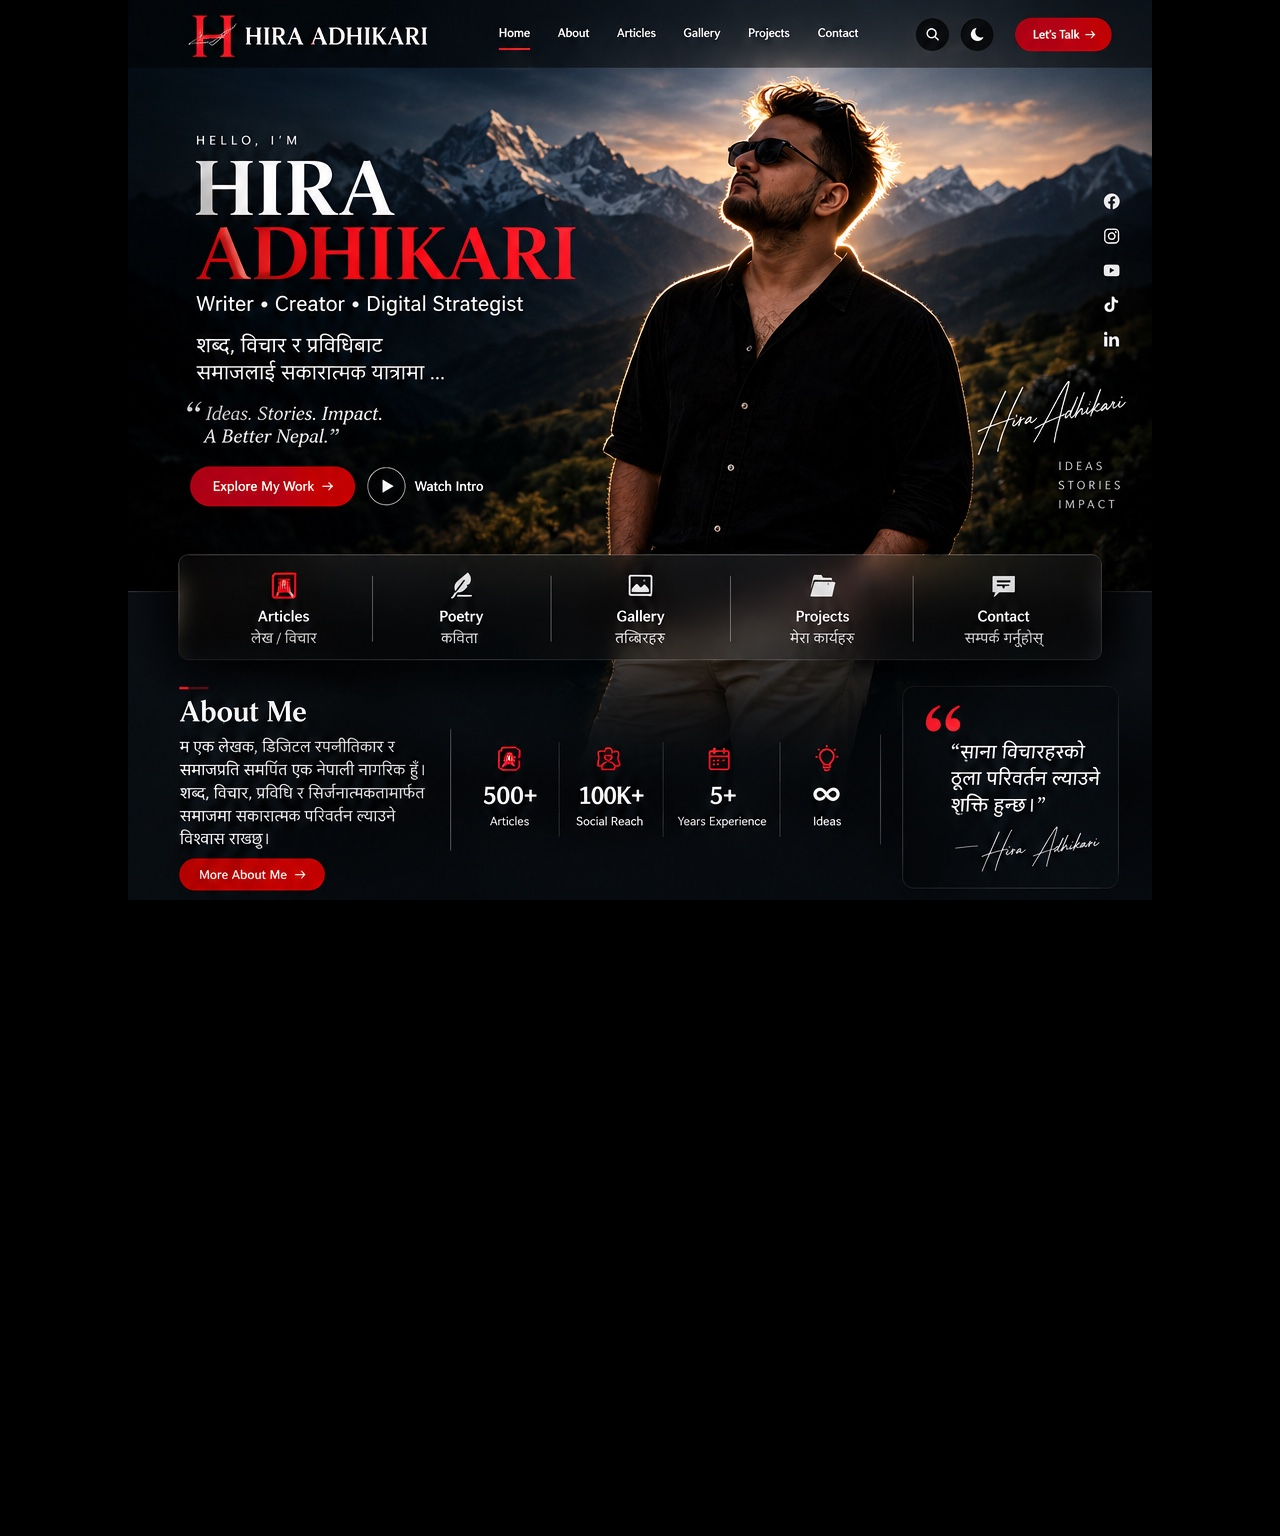
==== index.html @ e410ae98 "Create index.html" ====
<!DOCTYPE html>
<html lang="en">
<head>
<meta charset="UTF-8">
<meta name="viewport" content="width=device-width, initial-scale=1.0">
<title>Hira Adhikari</title>

<style>
*{
    margin:0;
    padding:0;
    box-sizing:border-box;
}

html,body{
    width:100%;
    height:100%;
    background:#000;
    overflow-x:hidden;
    font-family:Arial,sans-serif;
}

.wrapper{
    display:flex;
    justify-content:center;
    align-items:flex-start;
    min-height:100vh;
    background:#000;
}

.design{
    width:100%;
    max-width:1024px;
    height:auto;
    display:block;
}
</style>
</head>

<body>

<div class="wrapper">
    <img src="reference-design.jpg"
         alt="Hira Adhikari Portfolio"
         class="design">
</div>

</body>
</html>
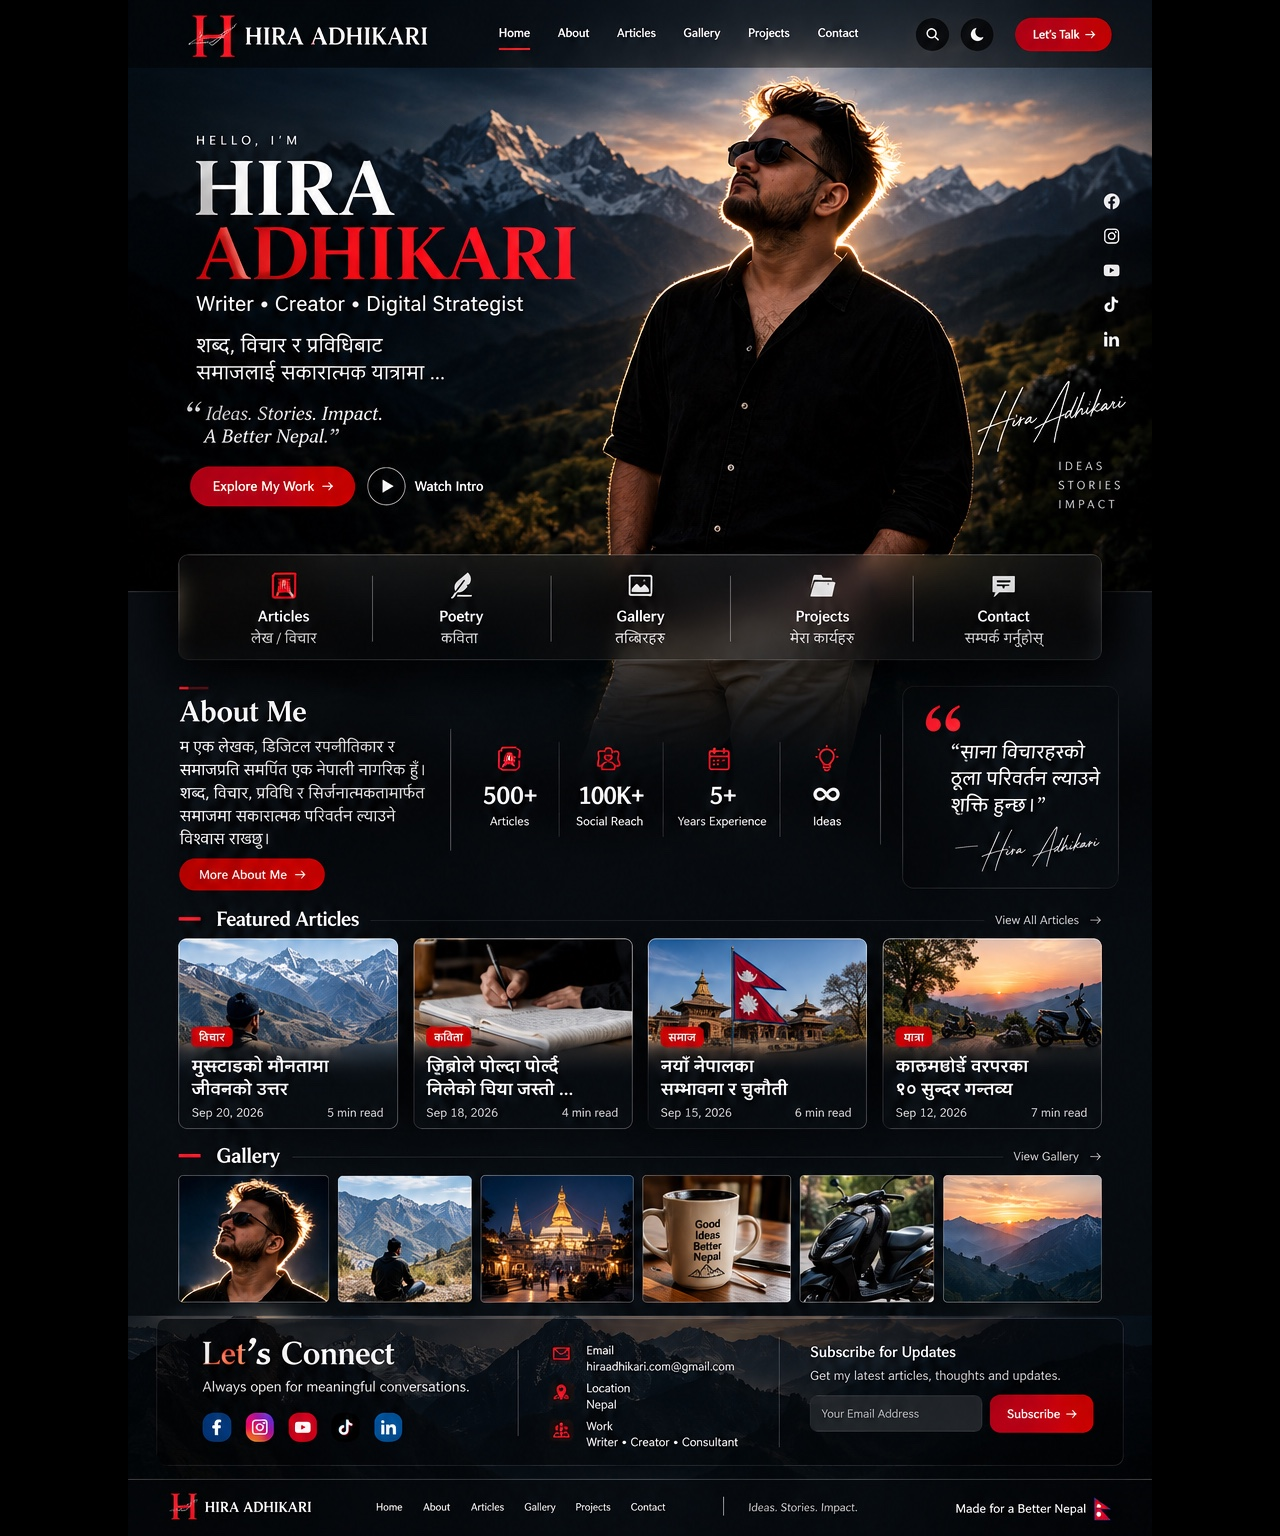
==== commit 58d8aedb: "Update index.html" ====
--- a/index.html
+++ b/index.html
@@ -3,7 +3,7 @@
 <head>
 <meta charset="UTF-8">
 <meta name="viewport" content="width=device-width, initial-scale=1.0">
-<title>Hira Adhikari</title>
+<title>Hira Adhikari | Portfolio</title>
 
 <style>
 *{
@@ -14,7 +14,7 @@
 
 html,body{
     width:100%;
-    height:100%;
+    min-height:100%;
     background:#000;
     overflow-x:hidden;
     font-family:Arial,sans-serif;
@@ -24,15 +24,19 @@
     display:flex;
     justify-content:center;
     align-items:flex-start;
-    min-height:100vh;
     background:#000;
 }
 
 .design{
     width:100%;
     max-width:1024px;
-    height:auto;
     display:block;
+}
+
+@media (max-width:768px){
+    .design{
+        width:100%;
+    }
 }
 </style>
 </head>
@@ -40,9 +44,7 @@
 <body>
 
 <div class="wrapper">
-    <img src="reference-design.jpg"
-         alt="Hira Adhikari Portfolio"
-         class="design">
+    <img src="reference-design.jpg" alt="Hira Adhikari Portfolio" class="design">
 </div>
 
 </body>
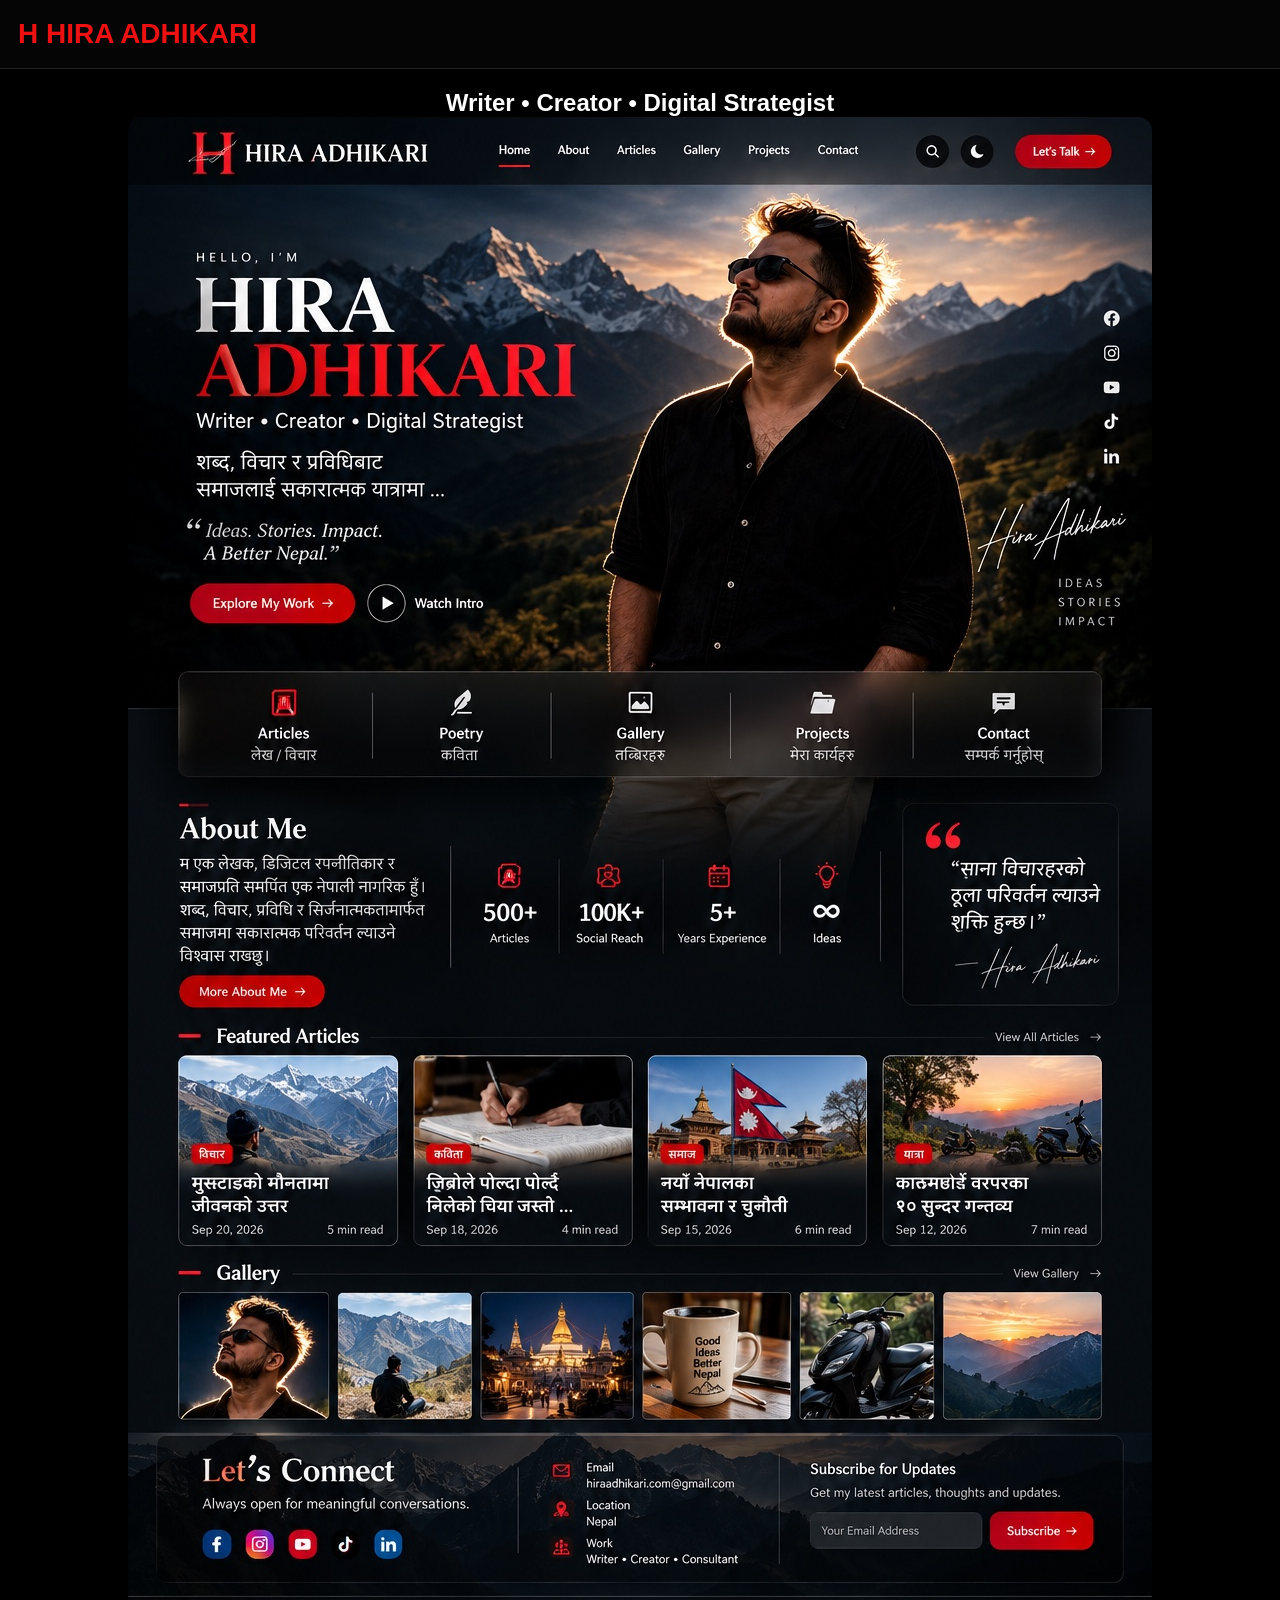
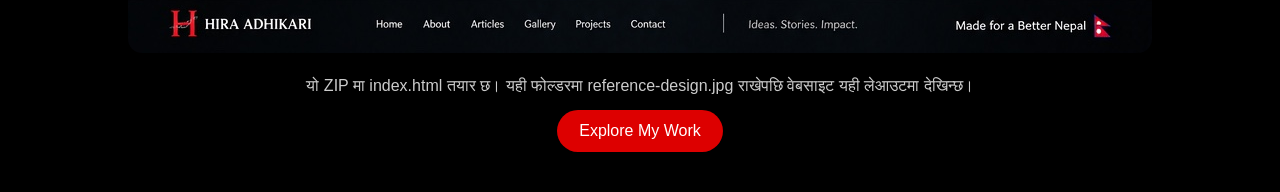
==== commit dec57336: "Add files via upload" ====
--- a/index.html
+++ b/index.html
@@ -1,51 +1,21 @@
-<!DOCTYPE html>
-<html lang="en">
-<head>
-<meta charset="UTF-8">
-<meta name="viewport" content="width=device-width, initial-scale=1.0">
-<title>Hira Adhikari | Portfolio</title>
-
+<!DOCTYPE html><html lang='ne'><head><meta charset='UTF-8'>
+<meta name='viewport' content='width=device-width, initial-scale=1.0'>
+<title>Hira Adhikari Portfolio</title>
 <style>
-*{
-    margin:0;
-    padding:0;
-    box-sizing:border-box;
-}
-
-html,body{
-    width:100%;
-    min-height:100%;
-    background:#000;
-    overflow-x:hidden;
-    font-family:Arial,sans-serif;
-}
-
-.wrapper{
-    display:flex;
-    justify-content:center;
-    align-items:flex-start;
-    background:#000;
-}
-
-.design{
-    width:100%;
-    max-width:1024px;
-    display:block;
-}
-
-@media (max-width:768px){
-    .design{
-        width:100%;
-    }
-}
-</style>
-</head>
-
-<body>
-
-<div class="wrapper">
-    <img src="reference-design.jpg" alt="Hira Adhikari Portfolio" class="design">
-</div>
-
-</body>
-</html>+*{margin:0;padding:0;box-sizing:border-box}
+body{background:#000;color:#fff;font-family:Arial,sans-serif}
+header{padding:18px;background:#050505;border-bottom:1px solid #222}
+.logo{color:#e11;font-size:28px;font-weight:bold}
+.hero{padding:20px;text-align:center}
+.hero img{width:100%;max-width:1024px;border-radius:14px}
+.note{padding:20px;max-width:900px;margin:auto;color:#ccc}
+.btn{display:inline-block;background:#d00;color:#fff;padding:12px 22px;border-radius:30px;text-decoration:none;margin-top:15px}
+</style></head><body>
+<header><div class='logo'>H HIRA ADHIKARI</div></header>
+<section class='hero'>
+<h1>Writer • Creator • Digital Strategist</h1>
+<img src='reference-design.jpg' alt='Reference Design'>
+<div class='note'>
+यो ZIP मा index.html तयार छ। यही फोल्डरमा reference-design.jpg राखेपछि वेबसाइट यही लेआउटमा देखिन्छ।
+<br><a class='btn' href='#'>Explore My Work</a>
+</div></section></body></html>
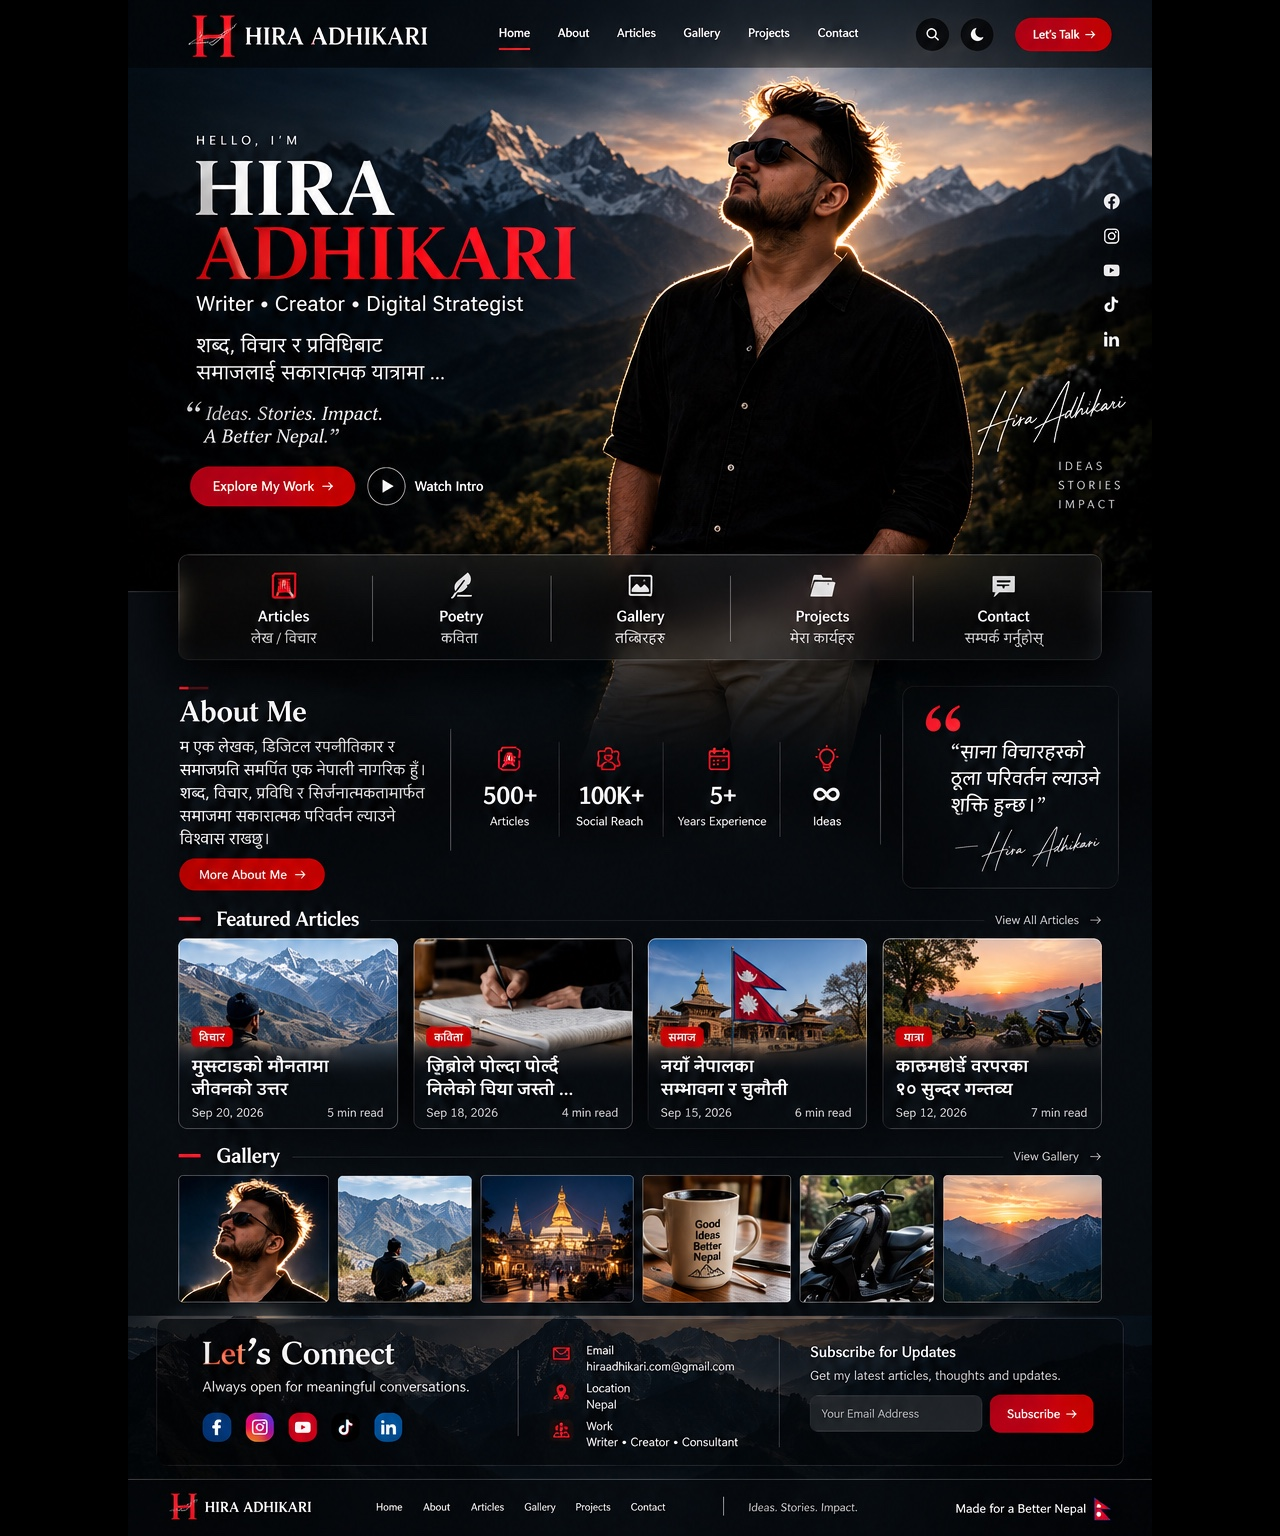
==== commit a6a56627: "Update index.html" ====
--- a/index.html
+++ b/index.html
@@ -1,21 +1,52 @@
-<!DOCTYPE html><html lang='ne'><head><meta charset='UTF-8'>
-<meta name='viewport' content='width=device-width, initial-scale=1.0'>
-<title>Hira Adhikari Portfolio</title>
+<!DOCTYPE html>
+<html lang="ne">
+<head>
+<meta charset="UTF-8">
+<meta name="viewport" content="width=device-width, initial-scale=1.0">
+<title>Hira Adhikari | Portfolio</title>
+
 <style>
-*{margin:0;padding:0;box-sizing:border-box}
-body{background:#000;color:#fff;font-family:Arial,sans-serif}
-header{padding:18px;background:#050505;border-bottom:1px solid #222}
-.logo{color:#e11;font-size:28px;font-weight:bold}
-.hero{padding:20px;text-align:center}
-.hero img{width:100%;max-width:1024px;border-radius:14px}
-.note{padding:20px;max-width:900px;margin:auto;color:#ccc}
-.btn{display:inline-block;background:#d00;color:#fff;padding:12px 22px;border-radius:30px;text-decoration:none;margin-top:15px}
-</style></head><body>
-<header><div class='logo'>H HIRA ADHIKARI</div></header>
-<section class='hero'>
-<h1>Writer • Creator • Digital Strategist</h1>
-<img src='reference-design.jpg' alt='Reference Design'>
-<div class='note'>
-यो ZIP मा index.html तयार छ। यही फोल्डरमा reference-design.jpg राखेपछि वेबसाइट यही लेआउटमा देखिन्छ।
-<br><a class='btn' href='#'>Explore My Work</a>
-</div></section></body></html>+*{
+    margin:0;
+    padding:0;
+    box-sizing:border-box;
+}
+
+html,body{
+    width:100%;
+    min-height:100%;
+    background:#000;
+    overflow-x:hidden;
+    font-family:Arial,sans-serif;
+}
+
+.wrapper{
+    display:flex;
+    justify-content:center;
+    align-items:flex-start;
+    background:#000;
+}
+
+.design{
+    width:100%;
+    max-width:1024px;
+    display:block;
+    height:auto;
+}
+
+@media(max-width:768px){
+    .design{
+        width:100%;
+    }
+}
+</style>
+
+</head>
+<body>
+
+<div class="wrapper">
+    <img src="reference-design.jpg" class="design" alt="Hira Adhikari Portfolio">
+</div>
+
+</body>
+</html>
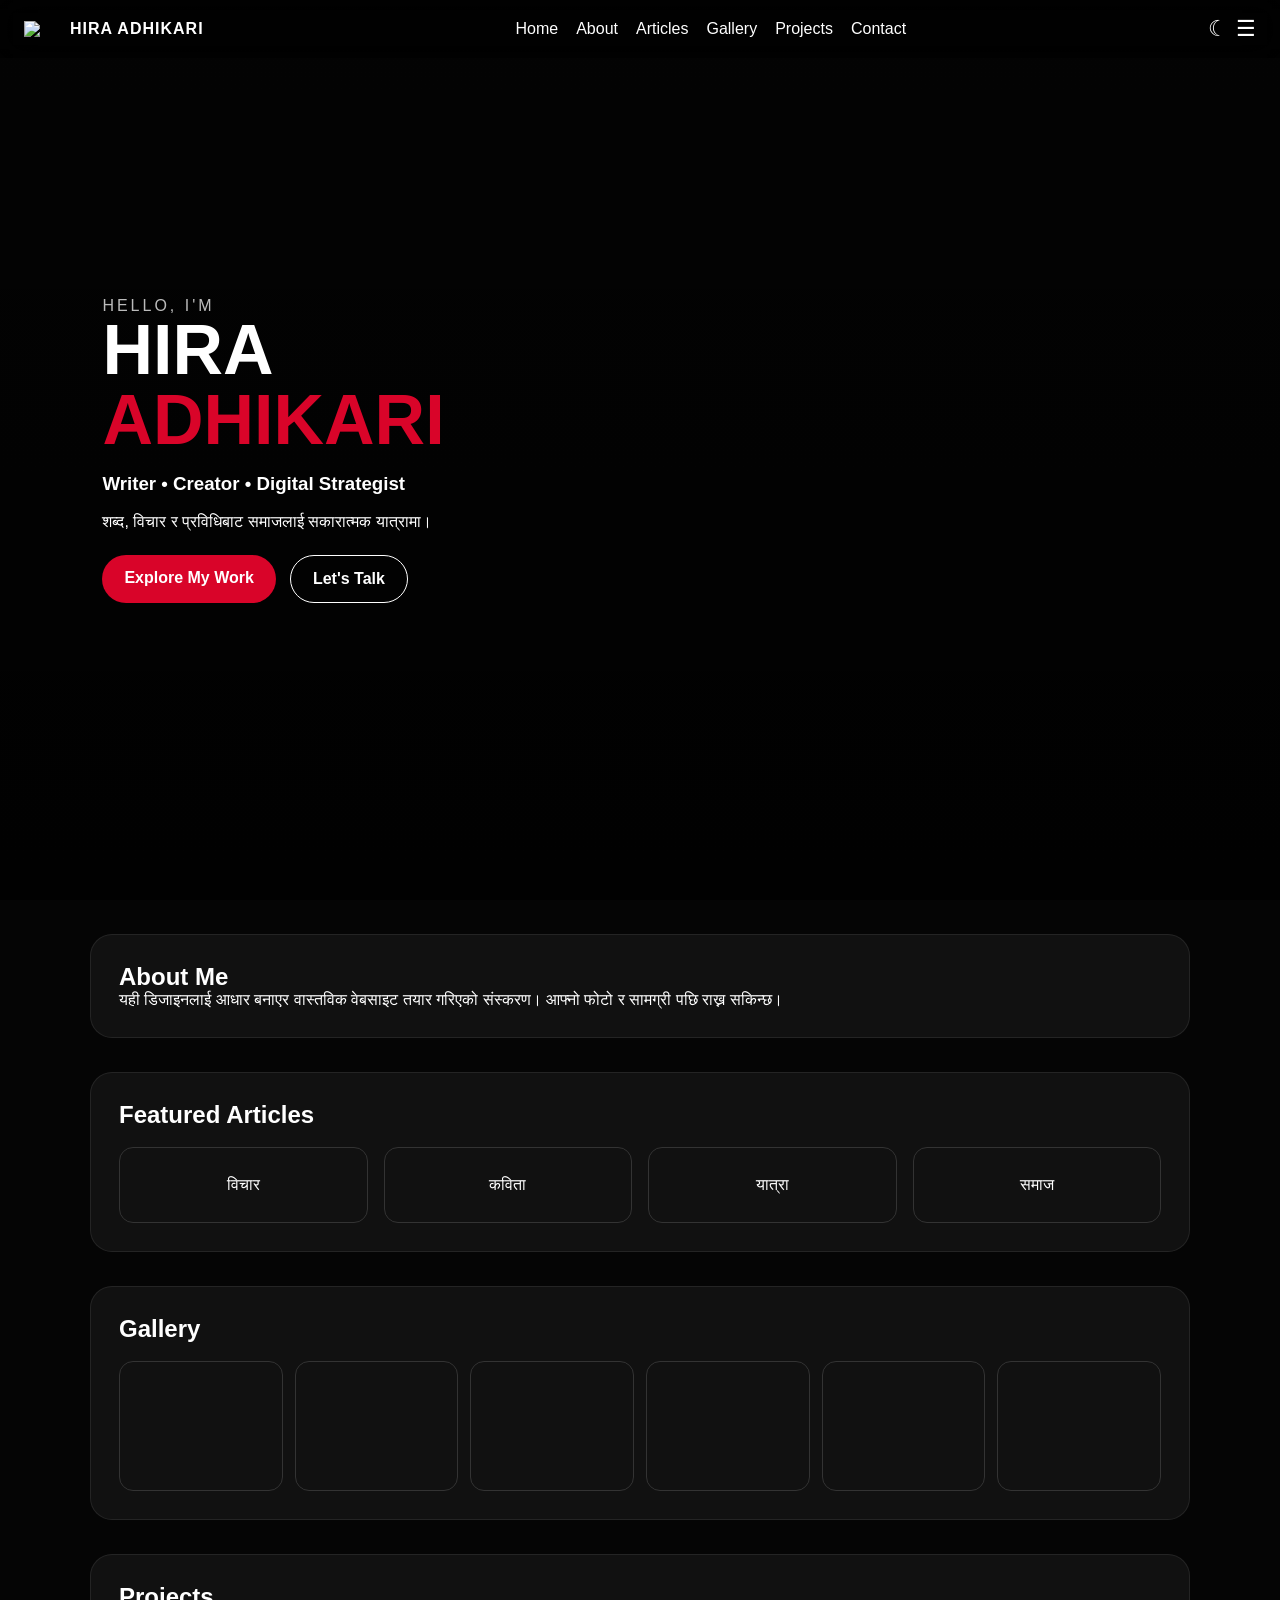
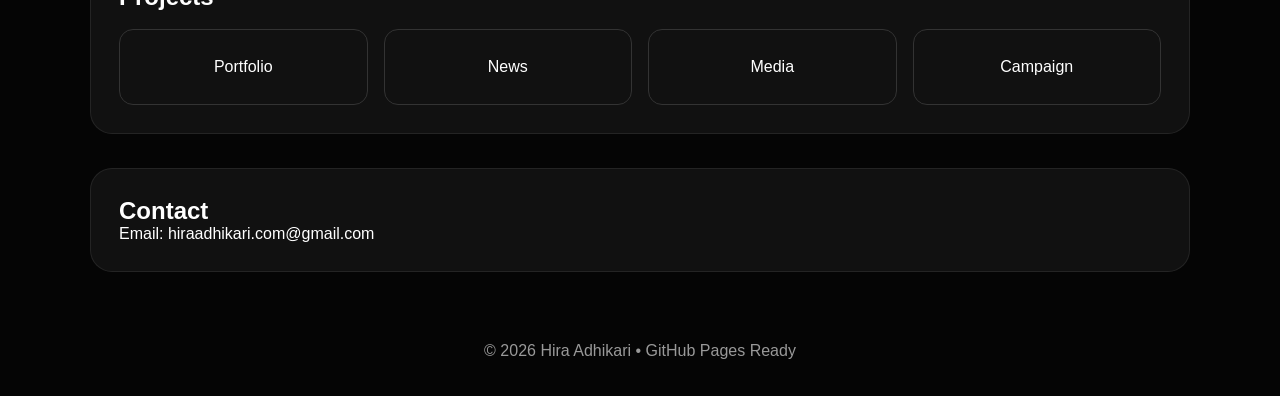
==== commit 4ba91d71: "Add files via upload" ====
--- a/index.html
+++ b/index.html
@@ -1,52 +1,28 @@
-<!DOCTYPE html>
-<html lang="ne">
-<head>
-<meta charset="UTF-8">
-<meta name="viewport" content="width=device-width, initial-scale=1.0">
-<title>Hira Adhikari | Portfolio</title>
+<!DOCTYPE html><html lang="en"><head>
+<meta charset="UTF-8"><meta name="viewport" content="width=device-width,initial-scale=1">
+<title>Hira Adhikari</title><link rel="stylesheet" href="style.css"></head><body>
+<header class="nav">
+<div class="brand"><img src="assets/logo.svg"><span>HIRA ADHIKARI</span></div>
+<nav id="menu">
+<a href="#home">Home</a><a href="#about">About</a><a href="#articles">Articles</a><a href="#gallery">Gallery</a><a href="#projects">Projects</a><a href="#contact">Contact</a></nav>
+<div class="icons"><button id="theme">☾</button><button id="menuBtn">☰</button></div></header>
 
-<style>
-*{
-    margin:0;
-    padding:0;
-    box-sizing:border-box;
-}
+<section class="hero" id="home">
+<div class="overlay">
+<p class="small">HELLO, I'M</p><h1>HIRA <span>ADHIKARI</span></h1>
+<h3>Writer • Creator • Digital Strategist</h3>
+<p>शब्द, विचार र प्रविधिबाट समाजलाई सकारात्मक यात्रामा।</p>
+<div class="buttons"><a class="btn" href="#articles">Explore My Work</a><a class="ghost" href="#contact">Let's Talk</a></div>
+</div></section>
 
-html,body{
-    width:100%;
-    min-height:100%;
-    background:#000;
-    overflow-x:hidden;
-    font-family:Arial,sans-serif;
-}
+<section id="about" class="panel"><h2>About Me</h2><p>यही डिजाइनलाई आधार बनाएर वास्तविक वेबसाइट तयार गरिएको संस्करण। आफ्नो फोटो र सामग्री पछि राख्न सकिन्छ।</p></section>
 
-.wrapper{
-    display:flex;
-    justify-content:center;
-    align-items:flex-start;
-    background:#000;
-}
+<section id="articles" class="panel"><h2>Featured Articles</h2><div class="grid"><article>विचार</article><article>कविता</article><article>यात्रा</article><article>समाज</article></div></section>
 
-.design{
-    width:100%;
-    max-width:1024px;
-    display:block;
-    height:auto;
-}
+<section id="gallery" class="panel"><h2>Gallery</h2><div class="gallery"><div></div><div></div><div></div><div></div><div></div><div></div></div></section>
 
-@media(max-width:768px){
-    .design{
-        width:100%;
-    }
-}
-</style>
+<section id="projects" class="panel"><h2>Projects</h2><div class="grid"><article>Portfolio</article><article>News</article><article>Media</article><article>Campaign</article></div></section>
 
-</head>
-<body>
-
-<div class="wrapper">
-    <img src="reference-design.jpg" class="design" alt="Hira Adhikari Portfolio">
-</div>
-
-</body>
-</html>+<section id="contact" class="panel"><h2>Contact</h2><p>Email: hiraadhikari.com@gmail.com</p></section>
+<footer>© 2026 Hira Adhikari • GitHub Pages Ready</footer>
+<script src="script.js"></script></body></html>
--- a/style.css
+++ b/style.css
@@ -0,0 +1,14 @@
+*{margin:0;padding:0;box-sizing:border-box}html{scroll-behavior:smooth}
+body{font-family:Arial,sans-serif;background:#050505;color:#fff}
+body.light{background:#f5f5f5;color:#111}
+.nav{position:fixed;top:0;width:100%;display:flex;justify-content:space-between;align-items:center;padding:16px 24px;background:rgba(0,0,0,.65);backdrop-filter:blur(14px);z-index:9}
+.brand{display:flex;align-items:center;gap:10px;font-weight:700}.brand img{width:36px}
+.brand span{letter-spacing:1px}nav a{color:#fff;text-decoration:none;margin-left:18px}.icons button{background:none;border:none;color:#fff;font-size:22px;margin-left:8px;cursor:pointer}
+.hero{min-height:100vh;background:linear-gradient(rgba(0,0,0,.35),rgba(0,0,0,.82)),url('assets/hero.svg') center/cover;display:flex;align-items:center;padding:110px 8%}
+.overlay{max-width:640px}.small{letter-spacing:3px;color:#bbb}.overlay h1{font-size:70px;line-height:1}.overlay h1 span{display:block;color:#d90429}.overlay h3{margin:18px 0}
+.buttons{display:flex;gap:14px;margin-top:24px;flex-wrap:wrap}.btn,.ghost{padding:14px 22px;border-radius:30px;text-decoration:none;font-weight:bold}.btn{background:#d90429;color:#fff}.ghost{border:1px solid #fff;color:#fff}
+.panel{max-width:1100px;margin:34px auto;padding:28px;background:rgba(255,255,255,.05);border:1px solid rgba(255,255,255,.08);border-radius:22px}
+.grid{display:grid;grid-template-columns:repeat(auto-fit,minmax(180px,1fr));gap:16px;margin-top:18px}.grid article,.gallery div{background:#111;border:1px solid #333;border-radius:14px;padding:28px;text-align:center}
+.gallery{display:grid;grid-template-columns:repeat(auto-fit,minmax(140px,1fr));gap:12px;margin-top:18px}.gallery div{height:130px}
+footer{text-align:center;padding:36px;color:#999}
+@media(max-width:800px){nav{display:none;position:absolute;top:68px;left:0;right:0;background:#111;padding:18px}nav.open{display:flex;flex-direction:column;gap:12px}.overlay h1{font-size:44px}}
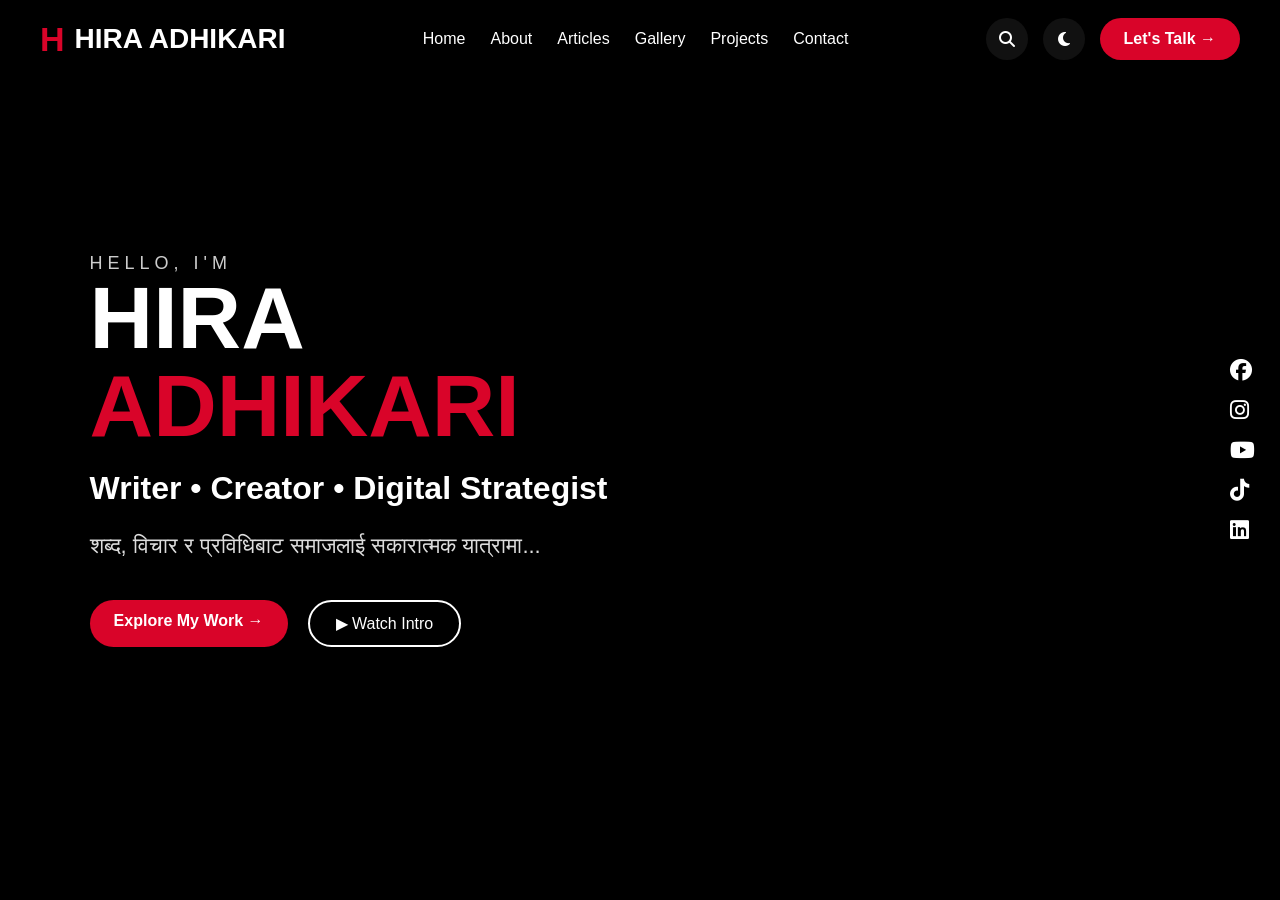
==== commit a5ade774: "Update index.html" ====
--- a/index.html
+++ b/index.html
@@ -1,28 +1,162 @@
-<!DOCTYPE html><html lang="en"><head>
-<meta charset="UTF-8"><meta name="viewport" content="width=device-width,initial-scale=1">
-<title>Hira Adhikari</title><link rel="stylesheet" href="style.css"></head><body>
-<header class="nav">
-<div class="brand"><img src="assets/logo.svg"><span>HIRA ADHIKARI</span></div>
-<nav id="menu">
-<a href="#home">Home</a><a href="#about">About</a><a href="#articles">Articles</a><a href="#gallery">Gallery</a><a href="#projects">Projects</a><a href="#contact">Contact</a></nav>
-<div class="icons"><button id="theme">☾</button><button id="menuBtn">☰</button></div></header>
+
+<!DOCTYPE html>
+<html lang="en">
+<head>
+<meta charset="UTF-8">
+<meta name="viewport" content="width=device-width,initial-scale=1">
+<title>Hira Adhikari</title>
+<link href="https://cdnjs.cloudflare.com/ajax/libs/font-awesome/6.6.0/css/all.min.css" rel="stylesheet">
+<style>
+*{margin:0;padding:0;box-sizing:border-box}
+html{scroll-behavior:smooth}
+body{font-family:Arial,sans-serif;background:#000;color:#fff}
+header{
+position:fixed;
+top:0;
+width:100%;
+padding:18px 40px;
+display:flex;
+justify-content:space-between;
+align-items:center;
+background:rgba(0,0,0,.45);
+backdrop-filter:blur(15px);
+z-index:1000;
+}
+.logo{display:flex;align-items:center;gap:10px}
+.logo h1{font-size:34px;color:#d90429}
+.logo span{font-size:28px;font-weight:bold}
+nav{display:flex;gap:25px}
+nav a{color:white;text-decoration:none}
+nav a:hover{color:#e50914}
+.right{display:flex;align-items:center;gap:15px}
+.icon{
+width:42px;height:42px;
+border-radius:50%;
+display:flex;justify-content:center;align-items:center;
+background:#111;cursor:pointer;
+}
+.btn{
+background:#d90429;
+padding:12px 24px;
+border-radius:30px;
+color:white;
+text-decoration:none;
+font-weight:bold;
+}
+.hero{
+height:100vh;
+background:url('https://images.unsplash.com/photo-1500530855697-b586d89ba3ee?q=80&w=2000&auto=format&fit=crop') center/cover;
+position:relative;
+display:flex;
+align-items:center;
+padding:0 7%;
+}
+.hero::before{
+content:"";
+position:absolute;
+inset:0;
+background:linear-gradient(to right,rgba(0,0,0,.8),rgba(0,0,0,.25));
+}
+.content{position:relative;max-width:650px}
+.content small{
+letter-spacing:5px;
+font-size:18px;
+color:#ccc;
+}
+.content h2{
+font-size:88px;
+line-height:1;
+}
+.content h2 span{color:#d90429}
+.content h3{
+font-size:32px;
+margin:20px 0;
+}
+.content p{
+font-size:22px;
+line-height:1.7;
+color:#ddd;
+}
+.buttons{
+display:flex;
+gap:20px;
+margin-top:35px;
+flex-wrap:wrap;
+}
+.ghost{
+border:2px solid white;
+padding:12px 26px;
+border-radius:35px;
+color:white;
+text-decoration:none;
+}
+.social{
+position:absolute;
+right:25px;
+top:50%;
+transform:translateY(-50%);
+display:flex;
+flex-direction:column;
+gap:18px;
+z-index:5;
+}
+.social i{font-size:22px}
+@media(max-width:900px){
+header{padding:18px}
+nav{display:none}
+.content h2{font-size:62px}
+.content h3{font-size:22px}
+.content p{font-size:18px}
+}
+</style>
+</head>
+<body>
+
+<header>
+<div class="logo">
+<h1>H</h1><span>HIRA ADHIKARI</span>
+</div>
+
+<nav>
+<a href="#home">Home</a>
+<a href="#about">About</a>
+<a href="#articles">Articles</a>
+<a href="#gallery">Gallery</a>
+<a href="#projects">Projects</a>
+<a href="#contact">Contact</a>
+</nav>
+
+<div class="right">
+<div class="icon"><i class="fas fa-search"></i></div>
+<div class="icon"><i class="fas fa-moon"></i></div>
+<a href="#contact" class="btn">Let's Talk →</a>
+</div>
+</header>
 
 <section class="hero" id="home">
-<div class="overlay">
-<p class="small">HELLO, I'M</p><h1>HIRA <span>ADHIKARI</span></h1>
+
+<div class="social">
+<i class="fab fa-facebook"></i>
+<i class="fab fa-instagram"></i>
+<i class="fab fa-youtube"></i>
+<i class="fab fa-tiktok"></i>
+<i class="fab fa-linkedin"></i>
+</div>
+
+<div class="content">
+<small>HELLO, I'M</small>
+<h2>HIRA <span>ADHIKARI</span></h2>
 <h3>Writer • Creator • Digital Strategist</h3>
-<p>शब्द, विचार र प्रविधिबाट समाजलाई सकारात्मक यात्रामा।</p>
-<div class="buttons"><a class="btn" href="#articles">Explore My Work</a><a class="ghost" href="#contact">Let's Talk</a></div>
-</div></section>
+<p>शब्द, विचार र प्रविधिबाट समाजलाई सकारात्मक यात्रामा...</p>
 
-<section id="about" class="panel"><h2>About Me</h2><p>यही डिजाइनलाई आधार बनाएर वास्तविक वेबसाइट तयार गरिएको संस्करण। आफ्नो फोटो र सामग्री पछि राख्न सकिन्छ।</p></section>
+<div class="buttons">
+<a href="#articles" class="btn">Explore My Work →</a>
+<a href="#" class="ghost">▶ Watch Intro</a>
+</div>
 
-<section id="articles" class="panel"><h2>Featured Articles</h2><div class="grid"><article>विचार</article><article>कविता</article><article>यात्रा</article><article>समाज</article></div></section>
+</div>
 
-<section id="gallery" class="panel"><h2>Gallery</h2><div class="gallery"><div></div><div></div><div></div><div></div><div></div><div></div></div></section>
+</section>
 
-<section id="projects" class="panel"><h2>Projects</h2><div class="grid"><article>Portfolio</article><article>News</article><article>Media</article><article>Campaign</article></div></section>
-
-<section id="contact" class="panel"><h2>Contact</h2><p>Email: hiraadhikari.com@gmail.com</p></section>
-<footer>© 2026 Hira Adhikari • GitHub Pages Ready</footer>
-<script src="script.js"></script></body></html>+</body>
+</html>
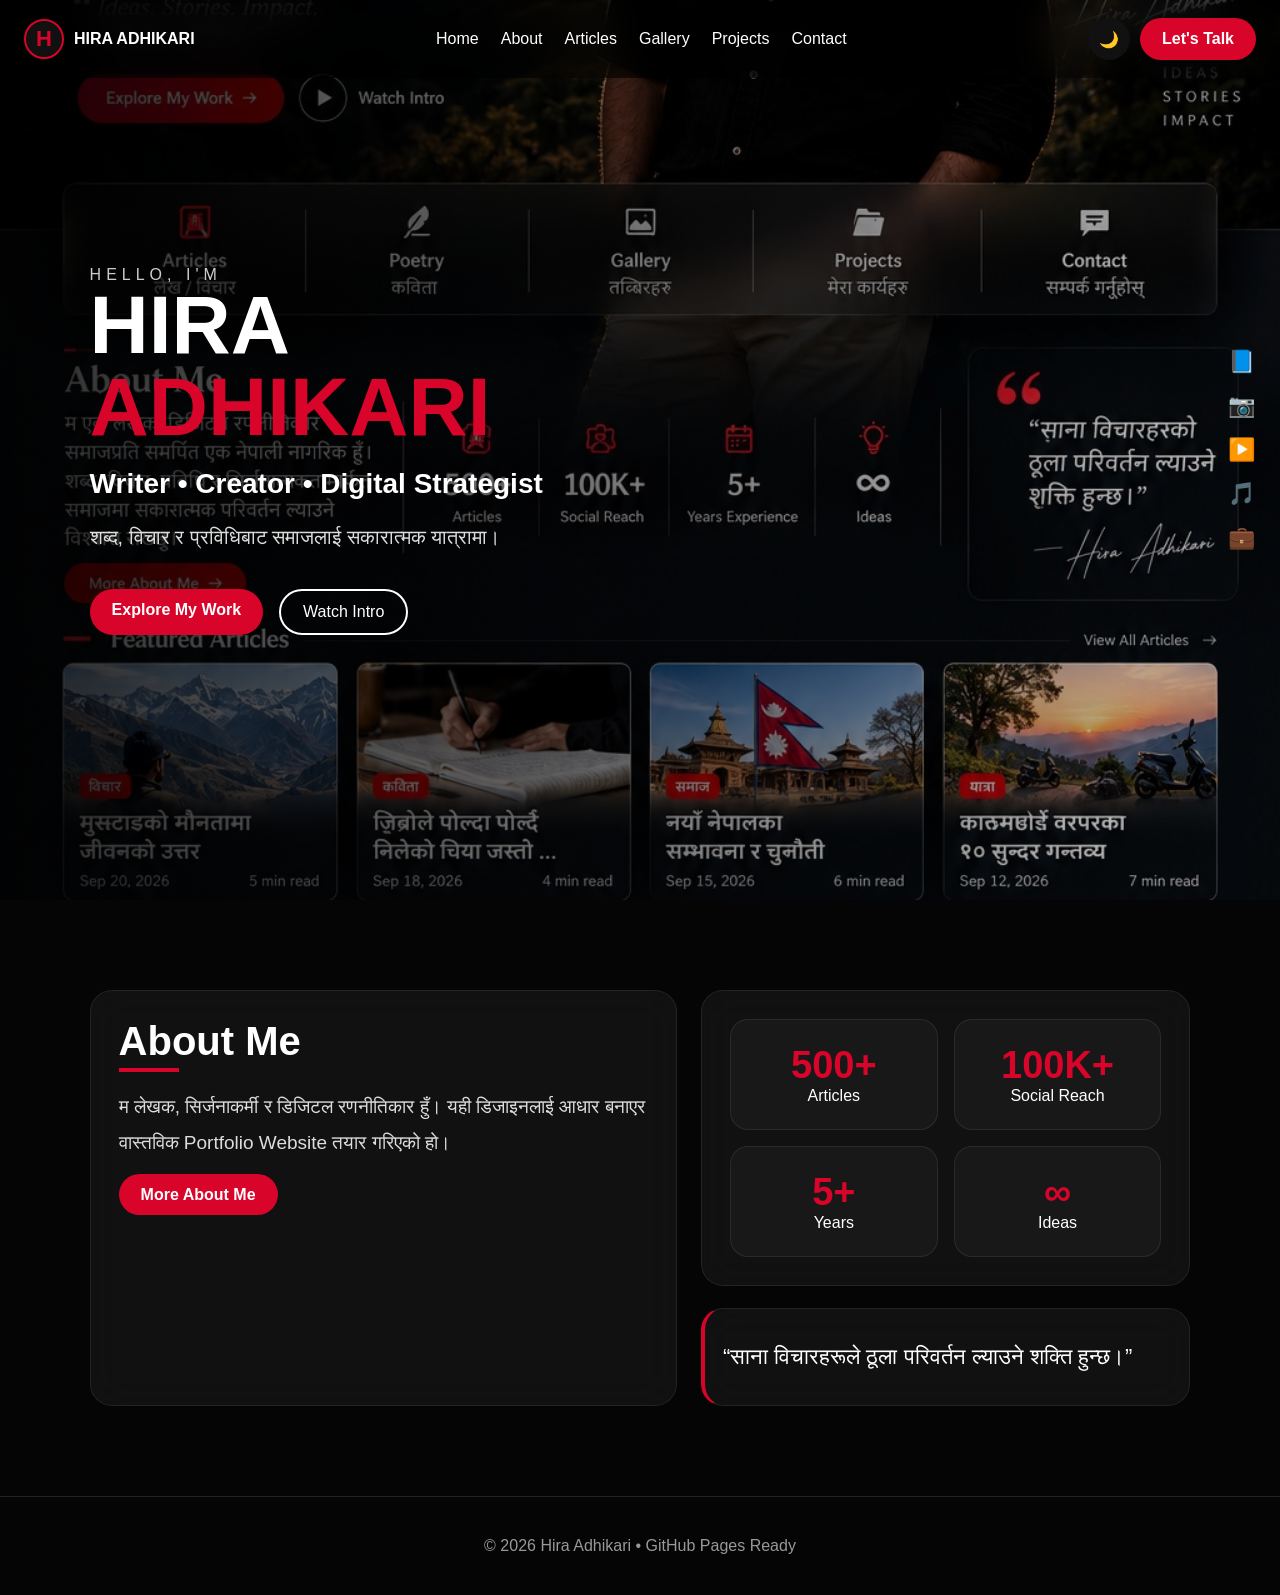
==== commit 3378a1cf: "Update index.html" ====
--- a/index.html
+++ b/index.html
@@ -1,95 +1,195 @@
-
 <!DOCTYPE html>
-<html lang="en">
+<html lang="ne">
 <head>
 <meta charset="UTF-8">
-<meta name="viewport" content="width=device-width,initial-scale=1">
+<meta name="viewport" content="width=device-width, initial-scale=1.0">
 <title>Hira Adhikari</title>
-<link href="https://cdnjs.cloudflare.com/ajax/libs/font-awesome/6.6.0/css/all.min.css" rel="stylesheet">
+
 <style>
 *{margin:0;padding:0;box-sizing:border-box}
 html{scroll-behavior:smooth}
-body{font-family:Arial,sans-serif;background:#000;color:#fff}
+
+body{
+font-family:Arial,sans-serif;
+background:#050505;
+color:#fff;
+transition:.3s;
+}
+
+body.light{
+background:#f5f5f5;
+color:#111;
+}
+
+/* Header */
+
 header{
 position:fixed;
 top:0;
 width:100%;
-padding:18px 40px;
+padding:18px 24px;
 display:flex;
 justify-content:space-between;
 align-items:center;
 background:rgba(0,0,0,.45);
-backdrop-filter:blur(15px);
+backdrop-filter:blur(18px);
 z-index:1000;
 }
-.logo{display:flex;align-items:center;gap:10px}
-.logo h1{font-size:34px;color:#d90429}
-.logo span{font-size:28px;font-weight:bold}
-nav{display:flex;gap:25px}
-nav a{color:white;text-decoration:none}
-nav a:hover{color:#e50914}
-.right{display:flex;align-items:center;gap:15px}
+
+.logo{
+display:flex;
+align-items:center;
+gap:10px;
+font-weight:bold;
+}
+
+.logo .circle{
+width:40px;
+height:40px;
+border-radius:50%;
+background:#111;
+border:2px solid #d90429;
+display:flex;
+justify-content:center;
+align-items:center;
+color:#d90429;
+font-size:22px;
+}
+
+nav{
+display:flex;
+gap:22px;
+}
+
+nav a{
+color:white;
+text-decoration:none;
+}
+
+nav a:hover{
+color:#d90429;
+}
+
+.right{
+display:flex;
+gap:10px;
+align-items:center;
+}
+
 .icon{
-width:42px;height:42px;
+width:42px;
+height:42px;
 border-radius:50%;
-display:flex;justify-content:center;align-items:center;
-background:#111;cursor:pointer;
-}
+background:#111;
+display:flex;
+justify-content:center;
+align-items:center;
+cursor:pointer;
+}
+
 .btn{
 background:#d90429;
-padding:12px 24px;
+padding:12px 22px;
 border-radius:30px;
 color:white;
 text-decoration:none;
 font-weight:bold;
 }
+
+/* Mobile */
+
+#menuBtn{
+display:none;
+}
+
+@media(max-width:900px){
+
+nav{
+display:none;
+position:absolute;
+top:78px;
+left:0;
+right:0;
+background:#111;
+padding:18px;
+flex-direction:column;
+}
+
+nav.show{
+display:flex;
+}
+
+#menuBtn{
+display:flex;
+}
+
+.btn{
+display:none;
+}
+
+}
+
+/* Hero */
+
 .hero{
 height:100vh;
-background:url('https://images.unsplash.com/photo-1500530855697-b586d89ba3ee?q=80&w=2000&auto=format&fit=crop') center/cover;
+background:
+linear-gradient(to right,rgba(0,0,0,.82),rgba(0,0,0,.2)),
+url("reference-design.jpg")
+center/cover;
+display:flex;
+align-items:center;
+padding:0 7%;
 position:relative;
-display:flex;
-align-items:center;
-padding:0 7%;
-}
-.hero::before{
-content:"";
-position:absolute;
-inset:0;
-background:linear-gradient(to right,rgba(0,0,0,.8),rgba(0,0,0,.25));
-}
-.content{position:relative;max-width:650px}
-.content small{
+}
+
+.content{
+max-width:620px;
+}
+
+.small{
 letter-spacing:5px;
-font-size:18px;
 color:#ccc;
 }
-.content h2{
-font-size:88px;
+
+.content h1{
+font-size:82px;
 line-height:1;
 }
-.content h2 span{color:#d90429}
+
+.content h1 span{
+display:block;
+color:#d90429;
+}
+
 .content h3{
-font-size:32px;
+font-size:28px;
 margin:20px 0;
 }
+
 .content p{
-font-size:22px;
+font-size:20px;
 line-height:1.7;
 color:#ddd;
 }
+
 .buttons{
 display:flex;
-gap:20px;
+gap:16px;
 margin-top:35px;
 flex-wrap:wrap;
 }
+
 .ghost{
+padding:12px 22px;
 border:2px solid white;
-padding:12px 26px;
-border-radius:35px;
+border-radius:30px;
+text-decoration:none;
 color:white;
-text-decoration:none;
-}
+}
+
+/* Social */
+
 .social{
 position:absolute;
 right:25px;
@@ -98,65 +198,279 @@
 display:flex;
 flex-direction:column;
 gap:18px;
-z-index:5;
-}
-.social i{font-size:22px}
+font-size:22px;
+}
+
+/* Section */
+
+.section{
+padding:90px 7%;
+}
+
+.about-grid{
+display:grid;
+grid-template-columns:1.2fr 1fr;
+gap:24px;
+}
+
 @media(max-width:900px){
-header{padding:18px}
-nav{display:none}
-.content h2{font-size:62px}
-.content h3{font-size:22px}
-.content p{font-size:18px}
+
+.about-grid{
+grid-template-columns:1fr;
+}
+
+.content h1{
+font-size:52px;
+}
+
+.social{
+display:none;
+}
+
+}
+
+.glass{
+background:rgba(255,255,255,.05);
+border:1px solid rgba(255,255,255,.08);
+backdrop-filter:blur(18px);
+border-radius:22px;
+padding:28px;
+}
+
+.title{
+font-size:40px;
+margin-bottom:20px;
+position:relative;
+}
+
+.title:after{
+content:"";
+position:absolute;
+left:0;
+bottom:-8px;
+width:60px;
+height:4px;
+background:#d90429;
+}
+
+.about-text{
+font-size:19px;
+line-height:1.9;
+margin:25px 0;
+color:#ddd;
+}
+
+/* Stats */
+
+.stats{
+display:grid;
+grid-template-columns:repeat(2,1fr);
+gap:16px;
+}
+
+.stat{
+background:rgba(255,255,255,.03);
+border:1px solid rgba(255,255,255,.08);
+border-radius:18px;
+padding:24px;
+text-align:center;
+}
+
+.stat h2{
+font-size:38px;
+color:#d90429;
+}
+
+/* Quote */
+
+.quote{
+margin-top:22px;
+border-left:4px solid #d90429;
+padding-left:18px;
+font-size:22px;
+line-height:1.8;
+}
+
+/* Footer */
+
+footer{
+padding:40px;
+text-align:center;
+color:#999;
+border-top:1px solid #222;
 }
 </style>
+
 </head>
+
 <body>
 
 <header>
+
 <div class="logo">
-<h1>H</h1><span>HIRA ADHIKARI</span>
-</div>
-
-<nav>
+
+<div class="circle">H</div>
+
+<div>HIRA ADHIKARI</div>
+
+</div>
+
+<nav id="menu">
+
 <a href="#home">Home</a>
+
 <a href="#about">About</a>
+
 <a href="#articles">Articles</a>
+
 <a href="#gallery">Gallery</a>
+
 <a href="#projects">Projects</a>
+
 <a href="#contact">Contact</a>
+
 </nav>
 
 <div class="right">
-<div class="icon"><i class="fas fa-search"></i></div>
-<div class="icon"><i class="fas fa-moon"></i></div>
-<a href="#contact" class="btn">Let's Talk →</a>
-</div>
+
+<div class="icon" onclick="toggleTheme()">🌙</div>
+
+<div class="icon" id="menuBtn" onclick="toggleMenu()">☰</div>
+
+<a href="#contact" class="btn">Let's Talk</a>
+
+</div>
+
 </header>
 
+<!-- Hero -->
+
 <section class="hero" id="home">
 
+<div class="content">
+
+<div class="small">HELLO, I'M</div>
+
+<h1>HIRA <span>ADHIKARI</span></h1>
+
+<h3>Writer • Creator • Digital Strategist</h3>
+
+<p>शब्द, विचार र प्रविधिबाट समाजलाई सकारात्मक यात्रामा।</p>
+
+<div class="buttons">
+
+<a href="#about" class="btn">Explore My Work</a>
+
+<a href="#" class="ghost">Watch Intro</a>
+
+</div>
+
+</div>
+
 <div class="social">
-<i class="fab fa-facebook"></i>
-<i class="fab fa-instagram"></i>
-<i class="fab fa-youtube"></i>
-<i class="fab fa-tiktok"></i>
-<i class="fab fa-linkedin"></i>
-</div>
-
-<div class="content">
-<small>HELLO, I'M</small>
-<h2>HIRA <span>ADHIKARI</span></h2>
-<h3>Writer • Creator • Digital Strategist</h3>
-<p>शब्द, विचार र प्रविधिबाट समाजलाई सकारात्मक यात्रामा...</p>
-
-<div class="buttons">
-<a href="#articles" class="btn">Explore My Work →</a>
-<a href="#" class="ghost">▶ Watch Intro</a>
-</div>
+
+<div>📘</div>
+
+<div>📷</div>
+
+<div>▶️</div>
+
+<div>🎵</div>
+
+<div>💼</div>
 
 </div>
 
 </section>
 
+<!-- About -->
+
+<section class="section" id="about">
+
+<div class="about-grid">
+
+<div class="glass">
+
+<h2 class="title">About Me</h2>
+
+<p class="about-text">
+म लेखक, सिर्जनाकर्मी र डिजिटल रणनीतिकार हुँ।
+यही डिजाइनलाई आधार बनाएर वास्तविक Portfolio Website तयार गरिएको हो।
+</p>
+
+<a href="#" class="btn">More About Me</a>
+
+</div>
+
+<div>
+
+<div class="glass">
+
+<div class="stats">
+
+<div class="stat">
+
+<h2>500+</h2>
+
+<p>Articles</p>
+
+</div>
+
+<div class="stat">
+
+<h2>100K+</h2>
+
+<p>Social Reach</p>
+
+</div>
+
+<div class="stat">
+
+<h2>5+</h2>
+
+<p>Years</p>
+
+</div>
+
+<div class="stat">
+
+<h2>∞</h2>
+
+<p>Ideas</p>
+
+</div>
+
+</div>
+
+</div>
+
+<div class="glass quote">
+
+“साना विचारहरूले ठूला परिवर्तन ल्याउने शक्ति हुन्छ।”
+
+</div>
+
+</div>
+
+</div>
+
+</section>
+
+<footer id="contact">
+
+© 2026 Hira Adhikari • GitHub Pages Ready
+
+</footer>
+
+<script>
+function toggleMenu(){
+document.getElementById("menu").classList.toggle("show");
+}
+
+function toggleTheme(){
+document.body.classList.toggle("light");
+}
+</script>
+
 </body>
-</html>
+</html>
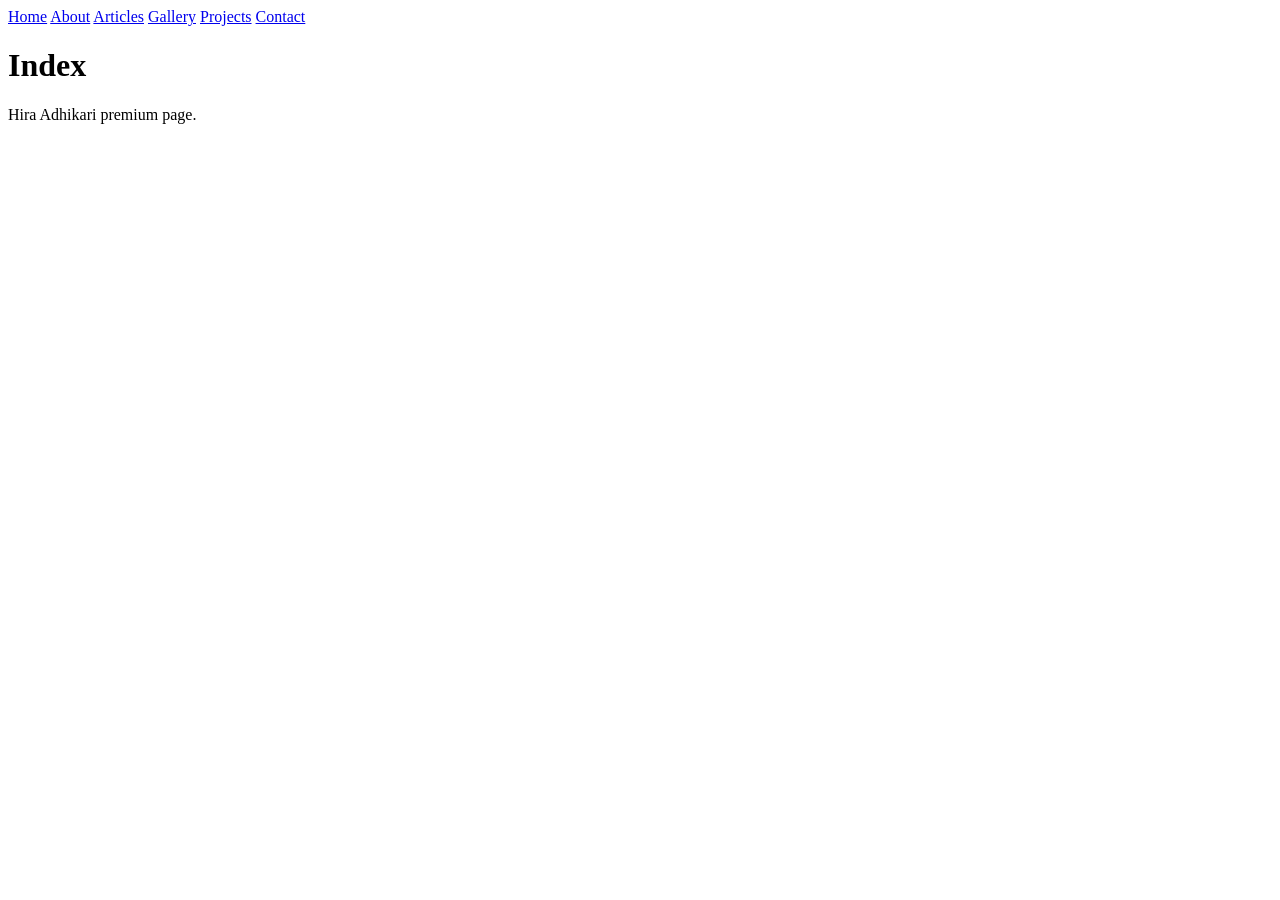
==== commit 70df20ab: "Add files via upload" ====
--- a/index.html
+++ b/index.html
@@ -1,476 +1 @@
-<!DOCTYPE html>
-<html lang="ne">
-<head>
-<meta charset="UTF-8">
-<meta name="viewport" content="width=device-width, initial-scale=1.0">
-<title>Hira Adhikari</title>
-
-<style>
-*{margin:0;padding:0;box-sizing:border-box}
-html{scroll-behavior:smooth}
-
-body{
-font-family:Arial,sans-serif;
-background:#050505;
-color:#fff;
-transition:.3s;
-}
-
-body.light{
-background:#f5f5f5;
-color:#111;
-}
-
-/* Header */
-
-header{
-position:fixed;
-top:0;
-width:100%;
-padding:18px 24px;
-display:flex;
-justify-content:space-between;
-align-items:center;
-background:rgba(0,0,0,.45);
-backdrop-filter:blur(18px);
-z-index:1000;
-}
-
-.logo{
-display:flex;
-align-items:center;
-gap:10px;
-font-weight:bold;
-}
-
-.logo .circle{
-width:40px;
-height:40px;
-border-radius:50%;
-background:#111;
-border:2px solid #d90429;
-display:flex;
-justify-content:center;
-align-items:center;
-color:#d90429;
-font-size:22px;
-}
-
-nav{
-display:flex;
-gap:22px;
-}
-
-nav a{
-color:white;
-text-decoration:none;
-}
-
-nav a:hover{
-color:#d90429;
-}
-
-.right{
-display:flex;
-gap:10px;
-align-items:center;
-}
-
-.icon{
-width:42px;
-height:42px;
-border-radius:50%;
-background:#111;
-display:flex;
-justify-content:center;
-align-items:center;
-cursor:pointer;
-}
-
-.btn{
-background:#d90429;
-padding:12px 22px;
-border-radius:30px;
-color:white;
-text-decoration:none;
-font-weight:bold;
-}
-
-/* Mobile */
-
-#menuBtn{
-display:none;
-}
-
-@media(max-width:900px){
-
-nav{
-display:none;
-position:absolute;
-top:78px;
-left:0;
-right:0;
-background:#111;
-padding:18px;
-flex-direction:column;
-}
-
-nav.show{
-display:flex;
-}
-
-#menuBtn{
-display:flex;
-}
-
-.btn{
-display:none;
-}
-
-}
-
-/* Hero */
-
-.hero{
-height:100vh;
-background:
-linear-gradient(to right,rgba(0,0,0,.82),rgba(0,0,0,.2)),
-url("reference-design.jpg")
-center/cover;
-display:flex;
-align-items:center;
-padding:0 7%;
-position:relative;
-}
-
-.content{
-max-width:620px;
-}
-
-.small{
-letter-spacing:5px;
-color:#ccc;
-}
-
-.content h1{
-font-size:82px;
-line-height:1;
-}
-
-.content h1 span{
-display:block;
-color:#d90429;
-}
-
-.content h3{
-font-size:28px;
-margin:20px 0;
-}
-
-.content p{
-font-size:20px;
-line-height:1.7;
-color:#ddd;
-}
-
-.buttons{
-display:flex;
-gap:16px;
-margin-top:35px;
-flex-wrap:wrap;
-}
-
-.ghost{
-padding:12px 22px;
-border:2px solid white;
-border-radius:30px;
-text-decoration:none;
-color:white;
-}
-
-/* Social */
-
-.social{
-position:absolute;
-right:25px;
-top:50%;
-transform:translateY(-50%);
-display:flex;
-flex-direction:column;
-gap:18px;
-font-size:22px;
-}
-
-/* Section */
-
-.section{
-padding:90px 7%;
-}
-
-.about-grid{
-display:grid;
-grid-template-columns:1.2fr 1fr;
-gap:24px;
-}
-
-@media(max-width:900px){
-
-.about-grid{
-grid-template-columns:1fr;
-}
-
-.content h1{
-font-size:52px;
-}
-
-.social{
-display:none;
-}
-
-}
-
-.glass{
-background:rgba(255,255,255,.05);
-border:1px solid rgba(255,255,255,.08);
-backdrop-filter:blur(18px);
-border-radius:22px;
-padding:28px;
-}
-
-.title{
-font-size:40px;
-margin-bottom:20px;
-position:relative;
-}
-
-.title:after{
-content:"";
-position:absolute;
-left:0;
-bottom:-8px;
-width:60px;
-height:4px;
-background:#d90429;
-}
-
-.about-text{
-font-size:19px;
-line-height:1.9;
-margin:25px 0;
-color:#ddd;
-}
-
-/* Stats */
-
-.stats{
-display:grid;
-grid-template-columns:repeat(2,1fr);
-gap:16px;
-}
-
-.stat{
-background:rgba(255,255,255,.03);
-border:1px solid rgba(255,255,255,.08);
-border-radius:18px;
-padding:24px;
-text-align:center;
-}
-
-.stat h2{
-font-size:38px;
-color:#d90429;
-}
-
-/* Quote */
-
-.quote{
-margin-top:22px;
-border-left:4px solid #d90429;
-padding-left:18px;
-font-size:22px;
-line-height:1.8;
-}
-
-/* Footer */
-
-footer{
-padding:40px;
-text-align:center;
-color:#999;
-border-top:1px solid #222;
-}
-</style>
-
-</head>
-
-<body>
-
-<header>
-
-<div class="logo">
-
-<div class="circle">H</div>
-
-<div>HIRA ADHIKARI</div>
-
-</div>
-
-<nav id="menu">
-
-<a href="#home">Home</a>
-
-<a href="#about">About</a>
-
-<a href="#articles">Articles</a>
-
-<a href="#gallery">Gallery</a>
-
-<a href="#projects">Projects</a>
-
-<a href="#contact">Contact</a>
-
-</nav>
-
-<div class="right">
-
-<div class="icon" onclick="toggleTheme()">🌙</div>
-
-<div class="icon" id="menuBtn" onclick="toggleMenu()">☰</div>
-
-<a href="#contact" class="btn">Let's Talk</a>
-
-</div>
-
-</header>
-
-<!-- Hero -->
-
-<section class="hero" id="home">
-
-<div class="content">
-
-<div class="small">HELLO, I'M</div>
-
-<h1>HIRA <span>ADHIKARI</span></h1>
-
-<h3>Writer • Creator • Digital Strategist</h3>
-
-<p>शब्द, विचार र प्रविधिबाट समाजलाई सकारात्मक यात्रामा।</p>
-
-<div class="buttons">
-
-<a href="#about" class="btn">Explore My Work</a>
-
-<a href="#" class="ghost">Watch Intro</a>
-
-</div>
-
-</div>
-
-<div class="social">
-
-<div>📘</div>
-
-<div>📷</div>
-
-<div>▶️</div>
-
-<div>🎵</div>
-
-<div>💼</div>
-
-</div>
-
-</section>
-
-<!-- About -->
-
-<section class="section" id="about">
-
-<div class="about-grid">
-
-<div class="glass">
-
-<h2 class="title">About Me</h2>
-
-<p class="about-text">
-म लेखक, सिर्जनाकर्मी र डिजिटल रणनीतिकार हुँ।
-यही डिजाइनलाई आधार बनाएर वास्तविक Portfolio Website तयार गरिएको हो।
-</p>
-
-<a href="#" class="btn">More About Me</a>
-
-</div>
-
-<div>
-
-<div class="glass">
-
-<div class="stats">
-
-<div class="stat">
-
-<h2>500+</h2>
-
-<p>Articles</p>
-
-</div>
-
-<div class="stat">
-
-<h2>100K+</h2>
-
-<p>Social Reach</p>
-
-</div>
-
-<div class="stat">
-
-<h2>5+</h2>
-
-<p>Years</p>
-
-</div>
-
-<div class="stat">
-
-<h2>∞</h2>
-
-<p>Ideas</p>
-
-</div>
-
-</div>
-
-</div>
-
-<div class="glass quote">
-
-“साना विचारहरूले ठूला परिवर्तन ल्याउने शक्ति हुन्छ।”
-
-</div>
-
-</div>
-
-</div>
-
-</section>
-
-<footer id="contact">
-
-© 2026 Hira Adhikari • GitHub Pages Ready
-
-</footer>
-
-<script>
-function toggleMenu(){
-document.getElementById("menu").classList.toggle("show");
-}
-
-function toggleTheme(){
-document.body.classList.toggle("light");
-}
-</script>
-
-</body>
-</html>+<!doctype html><html><head><meta charset='utf-8'><meta name='viewport' content='width=device-width,initial-scale=1'><title>index</title><link rel='stylesheet' href='css/style.css'></head><body><header><nav><a href="index.html">Home</a> <a href="about.html">About</a> <a href="articles.html">Articles</a> <a href="gallery.html">Gallery</a> <a href="projects.html">Projects</a> <a href="contact.html">Contact</a></nav></header><main><h1>Index</h1><p>Hira Adhikari premium page.</p></main><script src='js/main.js'></script></body></html>
